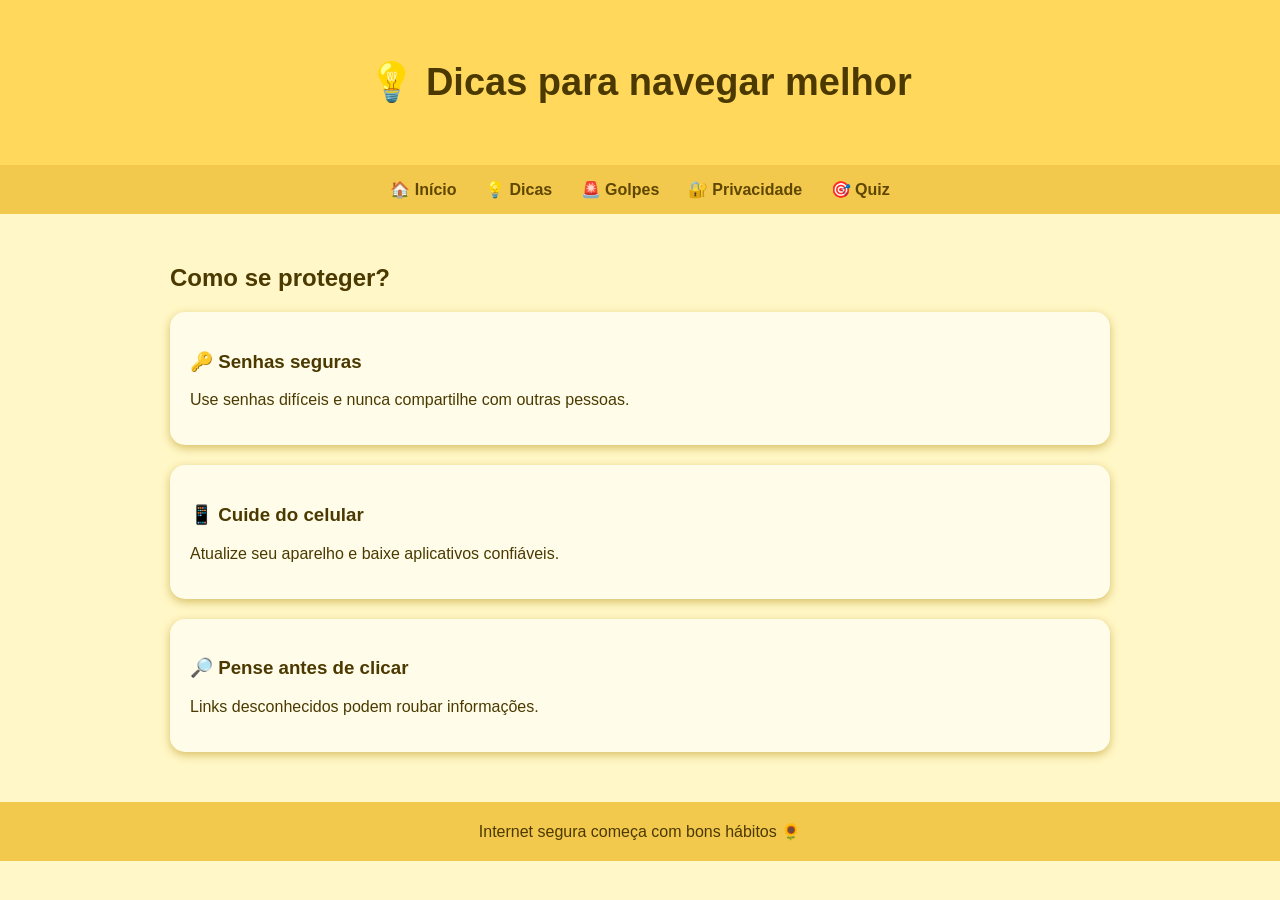
==== dicas.html @ 95372c33 "html" ====
<!DOCTYPE html>
<html lang="pt-BR">

<head>

<meta charset="UTF-8">

<title>Dicas de Segurança</title>

<link rel="stylesheet" href="style.css">

</head>


<body>


<header>

<h1>💡 Dicas para navegar melhor</h1>

</header>



<nav>

<a href="index.html">🏠 Início</a>
<a href="dicas.html">💡 Dicas</a>
<a href="golpes.html">🚨 Golpes</a>
<a href="privacidade.html">🔐 Privacidade</a>
<a href="quiz.html">🎯 Quiz</a>

</nav>



<section>


<h2>Como se proteger?</h2>



<div class="card">

<h3>🔑 Senhas seguras</h3>

<p>
Use senhas difíceis e nunca compartilhe com outras pessoas.
</p>

</div>



<div class="card">

<h3>📱 Cuide do celular</h3>

<p>
Atualize seu aparelho e baixe aplicativos confiáveis.
</p>

</div>



<div class="card">

<h3>🔎 Pense antes de clicar</h3>

<p>
Links desconhecidos podem roubar informações.
</p>

</div>


</section>



<footer>

Internet segura começa com bons hábitos 🌻

</footer>


</body>

</html>
---- style.css ----
*{

box-sizing:border-box;
font-family:Arial,sans-serif;

}


body{

margin:0;
background:#fff7c7;
color:#4b3900;

}


header{

background:#ffd85c;
padding:35px;
text-align:center;

}



header h1{

font-size:38px;

}



nav{

background:#f2c94c;
padding:15px;
text-align:center;

}


nav a{

text-decoration:none;
color:#604700;
font-weight:bold;
margin:12px;

}



.banner img{

width:100%;
height:350px;
object-fit:cover;

}



section{

max-width:1000px;
margin:auto;
padding:30px;

}



.card,
.caixa,
.golpe{

background:#fffde9;
padding:20px;
margin:20px 0;
border-radius:15px;
box-shadow:0 3px 10px #d8bf65;

}



.golpe{

border-left:8px solid orange;

}



button{

background:#d99b00;
color:white;

padding:15px 25px;

border:0;
border-radius:20px;

cursor:pointer;

font-size:18px;

}



button:hover{

background:#b77c00;

}



footer{

background:#f2c94c;
padding:20px;
text-align:center;

}
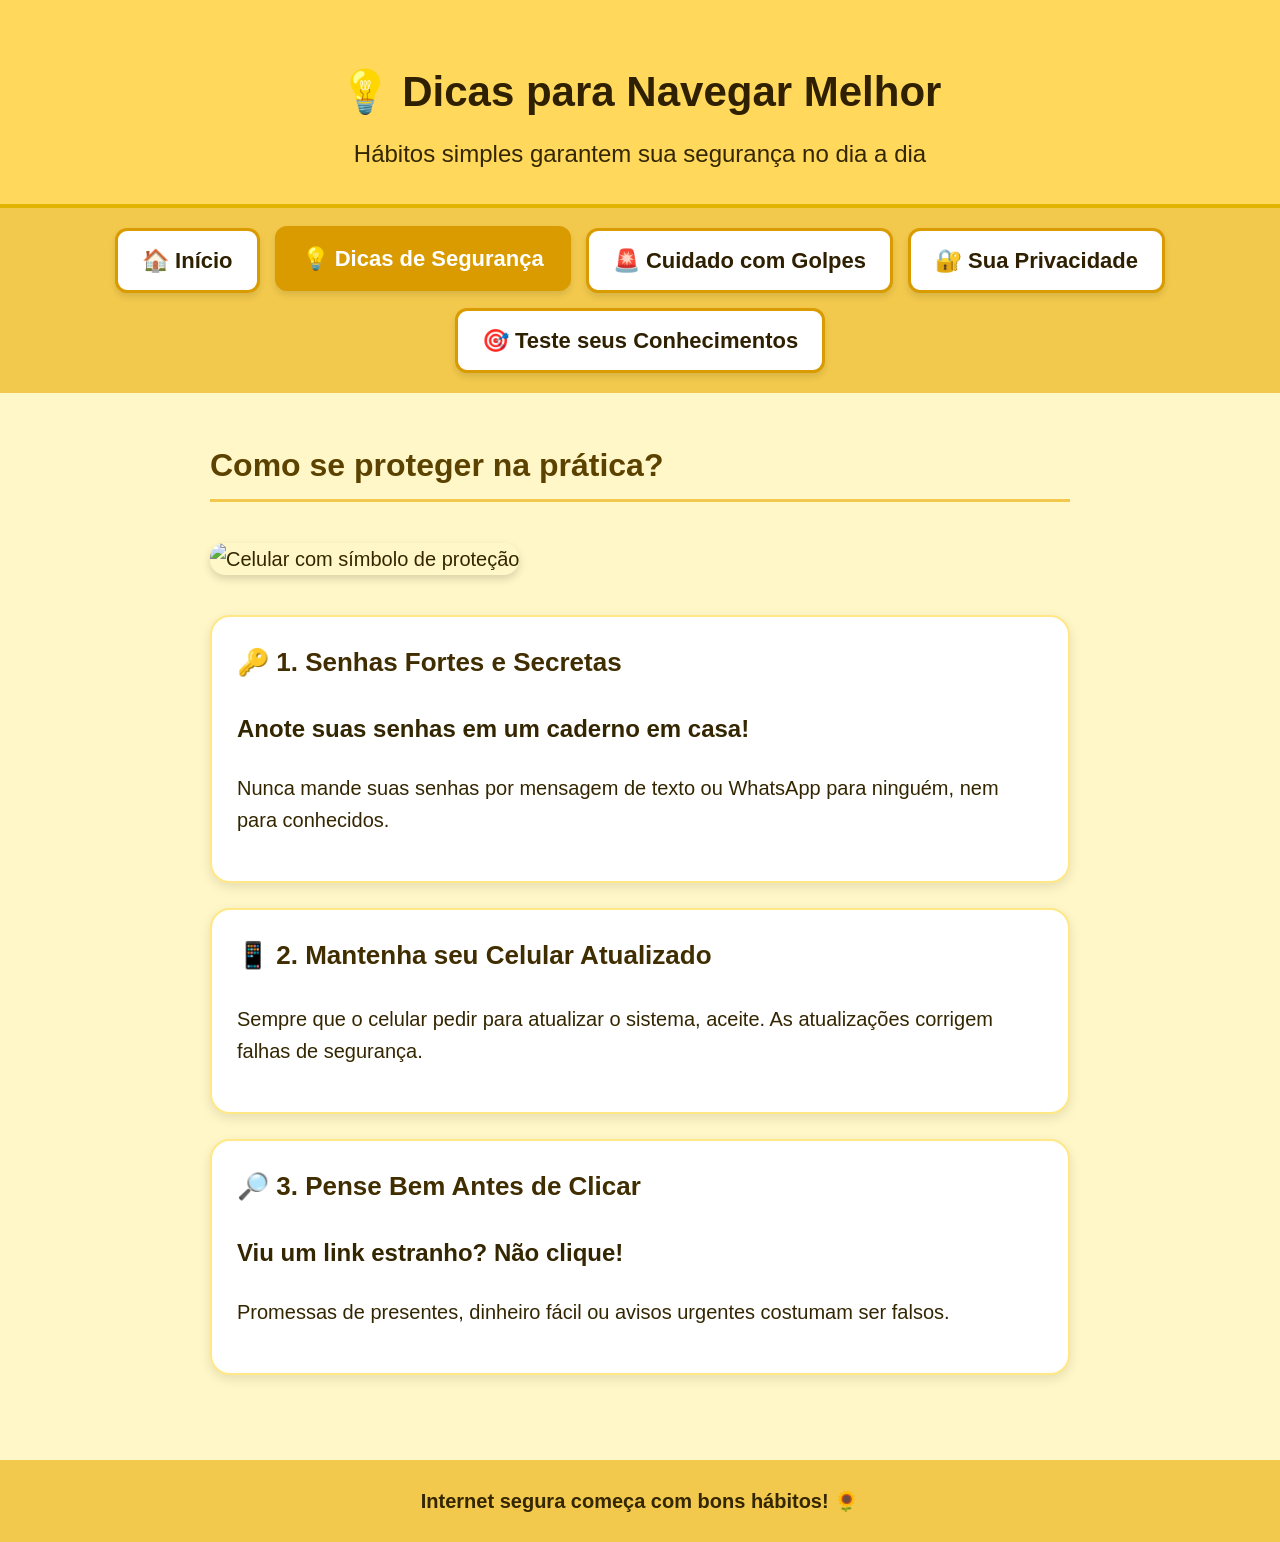
==== commit ee05fc06: "." ====
--- a/dicas.html
+++ b/dicas.html
@@ -2,92 +2,56 @@
 <html lang="pt-BR">
 
 <head>
-
-<meta charset="UTF-8">
-
-<title>Dicas de Segurança</title>
-
-<link rel="stylesheet" href="style.css">
-
+  <meta charset="UTF-8">
+  <meta name="viewport" content="width=device-width, initial-scale=1.0">
+  <title>Dicas de Segurança - Internet Segura</title>
+  <link rel="stylesheet" href="style.css">
 </head>
-
 
 <body>
 
+  <header>
+    <h1>💡 Dicas para Navegar Melhor</h1>
+    <p>Hábitos simples garantem sua segurança no dia a dia</p>
+  </header>
 
-<header>
+  <nav>
+    <a href="index.html" class="btn-nav">🏠 Início</a>
+    <a href="dicas.html" class="btn-nav ativo">💡 Dicas de Segurança</a>
+    <a href="golpes.html" class="btn-nav">🚨 Cuidado com Golpes</a>
+    <a href="privacidade.html" class="btn-nav">🔐 Sua Privacidade</a>
+    <a href="quiz.html" class="btn-nav">🎯 Teste seus Conhecimentos</a>
+  </nav>
 
-<h1>💡 Dicas para navegar melhor</h1>
+  <main>
+    <section>
+      <h2>Como se proteger na prática?</h2>
 
-</header>
+      <img src="https://images.unsplash.com/photo-1563986768609-322da13575f3" alt="Celular com símbolo de proteção" class="imagem-conteudo">
 
+      <div class="card">
+        <h3>🔑 1. Senhas Fortes e Secretas</h3>
+        <p class="destaque-grande">Anote suas senhas em um caderno em casa!</p>
+        <p class="texto-medio">Nunca mande suas senhas por mensagem de texto ou WhatsApp para ninguém, nem para conhecidos.</p>
+      </div>
 
+      <div class="card">
+        <h3>📱 2. Mantenha seu Celular Atualizado</h3>
+        <p class="texto-medio">Sempre que o celular pedir para atualizar o sistema, aceite. As atualizações corrigem falhas de segurança.</p>
+      </div>
 
-<nav>
+      <div class="card">
+        <h3>🔎 3. Pense Bem Antes de Clicar</h3>
+        <p class="destaque-grande">Viu um link estranho? Não clique!</p>
+        <p class="texto-medio">Promessas de presentes, dinheiro fácil ou avisos urgentes costumam ser falsos.</p>
+      </div>
+    </section>
+  </main>
 
-<a href="index.html">🏠 Início</a>
-<a href="dicas.html">💡 Dicas</a>
-<a href="golpes.html">🚨 Golpes</a>
-<a href="privacidade.html">🔐 Privacidade</a>
-<a href="quiz.html">🎯 Quiz</a>
-
-</nav>
-
-
-
-<section>
-
-
-<h2>Como se proteger?</h2>
-
-
-
-<div class="card">
-
-<h3>🔑 Senhas seguras</h3>
-
-<p>
-Use senhas difíceis e nunca compartilhe com outras pessoas.
-</p>
-
-</div>
-
-
-
-<div class="card">
-
-<h3>📱 Cuide do celular</h3>
-
-<p>
-Atualize seu aparelho e baixe aplicativos confiáveis.
-</p>
-
-</div>
-
-
-
-<div class="card">
-
-<h3>🔎 Pense antes de clicar</h3>
-
-<p>
-Links desconhecidos podem roubar informações.
-</p>
-
-</div>
-
-
-</section>
-
-
-
-<footer>
-
-Internet segura começa com bons hábitos 🌻
-
-</footer>
-
+  <footer>
+    Internet segura começa com bons hábitos! 🌻
+  </footer>
 
 </body>
 
-</html>
+</html>
--- a/style.css
+++ b/style.css
@@ -1,130 +1,171 @@
-*{
-
-box-sizing:border-box;
-font-family:Arial,sans-serif;
-
+* {
+  box-sizing: border-box;
+  font-family: 'Segoe UI', Tahoma, Geneva, Verdana, sans-serif;
 }
 
-
-body{
-
-margin:0;
-background:#fff7c7;
-color:#4b3900;
-
+body {
+  margin: 0;
+  background-color: #fff7c7;
+  color: #332600;
+  font-size: 20px; /* Fonte base grande */
+  line-height: 1.6;
 }
 
-
-header{
-
-background:#ffd85c;
-padding:35px;
-text-align:center;
-
+header {
+  background-color: #ffd85c;
+  padding: 30px 20px;
+  text-align: center;
+  border-bottom: 4px solid #e0b400;
 }
 
-
-
-header h1{
-
-font-size:38px;
-
+header h1 {
+  font-size: 42px; /* Destaque para títulos principais */
+  margin-bottom: 10px;
+  color: #2e2000;
 }
 
-
-
-nav{
-
-background:#f2c94c;
-padding:15px;
-text-align:center;
-
+header p {
+  font-size: 24px;
+  margin: 0;
+  font-weight: 500;
 }
 
-
-nav a{
-
-text-decoration:none;
-color:#604700;
-font-weight:bold;
-margin:12px;
-
+/* Navegação clara estilo botões */
+nav {
+  background-color: #f2c94c;
+  padding: 20px 10px;
+  text-align: center;
+  display: flex;
+  flex-wrap: wrap;
+  justify-content: center;
+  gap: 15px;
 }
 
-
-
-.banner img{
-
-width:100%;
-height:350px;
-object-fit:cover;
-
+.btn-nav {
+  text-decoration: none;
+  color: #2e2000;
+  font-weight: bold;
+  font-size: 22px;
+  background-color: #ffffff;
+  padding: 12px 24px;
+  border-radius: 12px;
+  border: 3px solid #d99b00;
+  box-shadow: 0 4px 6px rgba(0,0,0,0.1);
+  transition: all 0.2s;
 }
 
-
-
-section{
-
-max-width:1000px;
-margin:auto;
-padding:30px;
-
+.btn-nav:hover, .btn-nav.ativo {
+  background-color: #d99b00;
+  color: #ffffff;
+  transform: translateY(-2px);
 }
 
-
-
-.card,
-.caixa,
-.golpe{
-
-background:#fffde9;
-padding:20px;
-margin:20px 0;
-border-radius:15px;
-box-shadow:0 3px 10px #d8bf65;
-
+main {
+  max-width: 900px;
+  margin: auto;
+  padding: 20px;
 }
 
-
-
-.golpe{
-
-border-left:8px solid orange;
-
+h2 {
+  font-size: 32px;
+  color: #5c4200;
+  border-bottom: 3px solid #f2c94c;
+  padding-bottom: 8px;
 }
 
-
-
-button{
-
-background:#d99b00;
-color:white;
-
-padding:15px 25px;
-
-border:0;
-border-radius:20px;
-
-cursor:pointer;
-
-font-size:18px;
-
+h3 {
+  font-size: 26px;
+  color: #402e00;
+  margin-top: 0;
 }
 
-
-
-button:hover{
-
-background:#b77c00;
-
+.destaque-grande {
+  font-size: 24px;
+  font-weight: bold;
 }
 
+.texto-medio {
+  font-size: 20px;
+}
 
+.texto-pequeno {
+  font-size: 16px;
+  color: #555555;
+}
 
-footer{
+/* Imagens */
+.imagem-conteudo {
+  width: 100%;
+  max-height: 380px;
+  object-fit: cover;
+  border-radius: 15px;
+  box-shadow: 0 4px 8px rgba(0,0,0,0.15);
+  margin: 15px 0;
+}
 
-background:#f2c94c;
-padding:20px;
-text-align:center;
+.card, .caixa, .golpe, .pergunta {
+  background-color: #ffffff;
+  padding: 25px;
+  margin: 25px 0;
+  border-radius: 20px;
+  box-shadow: 0 4px 12px rgba(0,0,0,0.1);
+  border: 2px solid #ffe885;
+}
 
+.golpe {
+  border-left: 10px solid #ff6b6b;
 }
+
+.pergunta label {
+  display: block;
+  margin: 15px 0;
+  cursor: pointer;
+  font-size: 22px;
+  background-color: #fff9db;
+  padding: 12px;
+  border-radius: 10px;
+  border: 2px solid #f2c94c;
+}
+
+.pergunta input[type="radio"] {
+  width: 25px;
+  height: 25px;
+  margin-right: 12px;
+  vertical-align: middle;
+}
+
+.btn-acao {
+  background-color: #28a745;
+  color: white;
+  padding: 18px 35px;
+  border: 0;
+  border-radius: 15px;
+  cursor: pointer;
+  font-size: 24px;
+  font-weight: bold;
+  margin-top: 15px;
+  width: 100%;
+  box-shadow: 0 4px 8px rgba(0,0,0,0.2);
+}
+
+.btn-acao:hover {
+  background-color: #218838;
+}
+
+#resultado {
+  font-size: 26px;
+  font-weight: bold;
+  margin-top: 25px;
+  padding: 15px;
+  border-radius: 10px;
+  text-align: center;
+}
+
+footer {
+  background-color: #f2c94c;
+  padding: 25px;
+  text-align: center;
+  font-size: 20px;
+  font-weight: bold;
+  margin-top: 40px;
+}
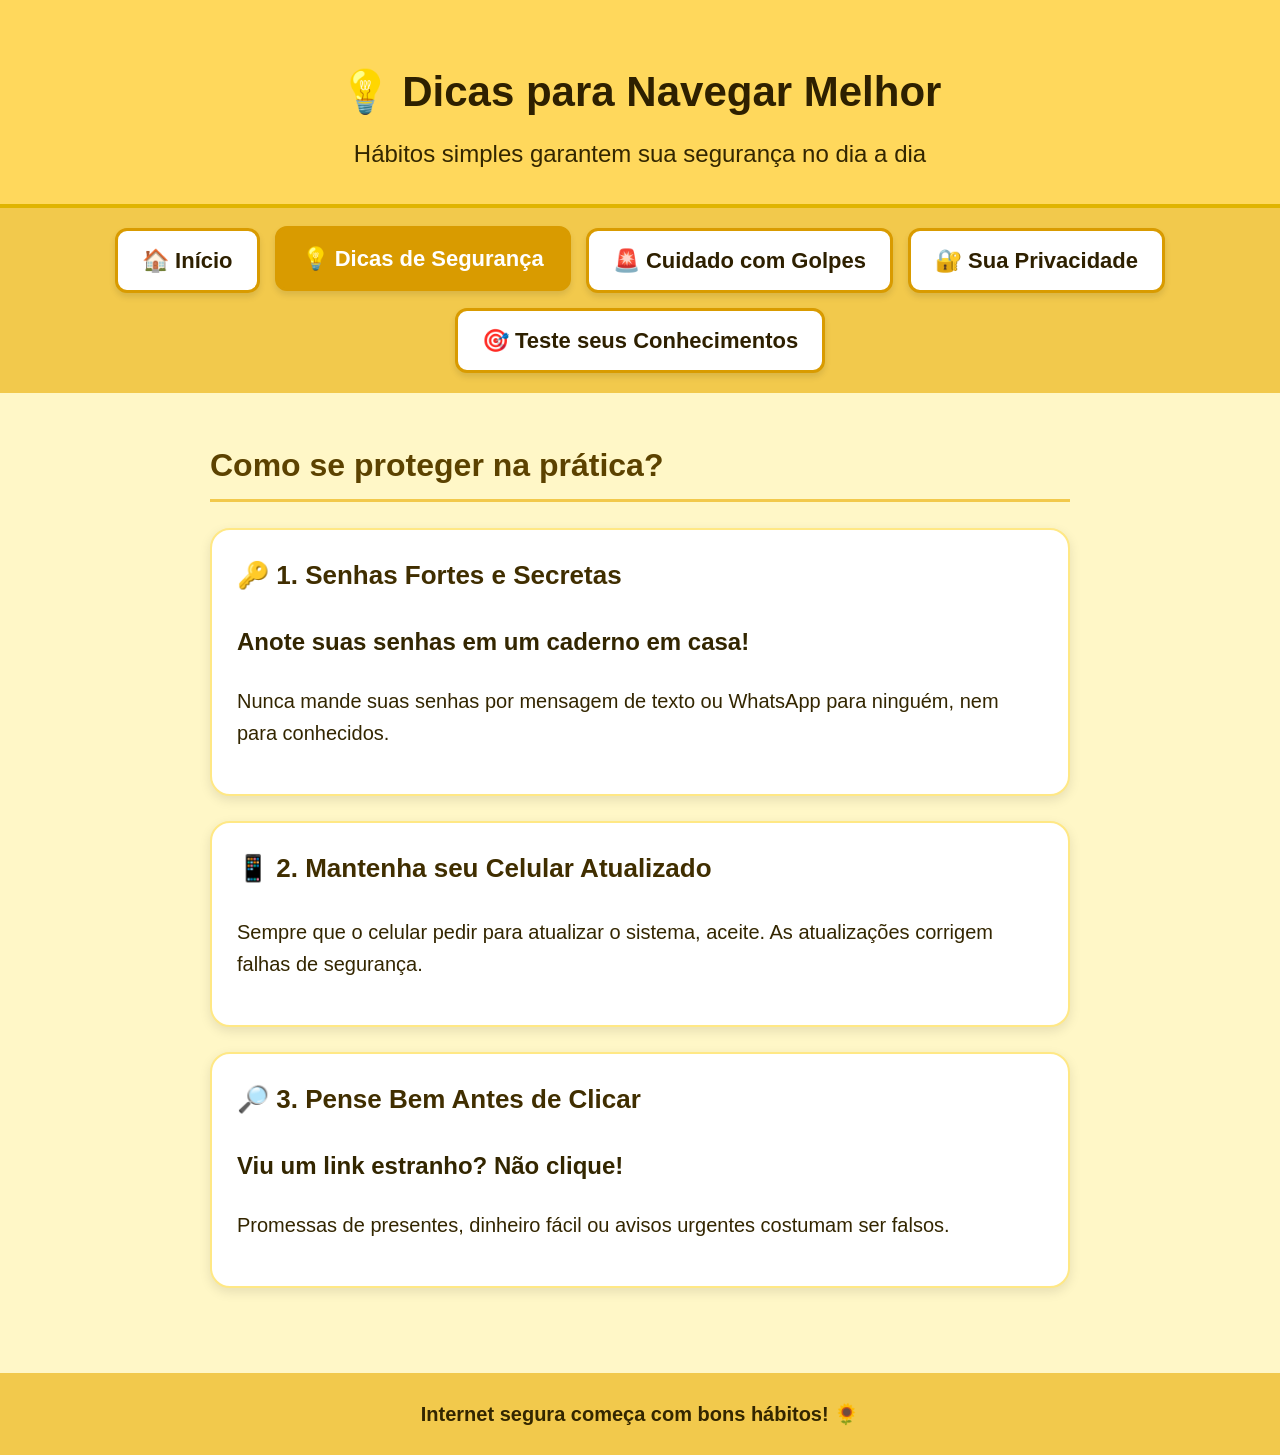
==== commit cd49de57: ".." ====
--- a/dicas.html
+++ b/dicas.html
@@ -27,8 +27,6 @@
     <section>
       <h2>Como se proteger na prática?</h2>
 
-      <img src="https://images.unsplash.com/photo-1563986768609-322da13575f3" alt="Celular com símbolo de proteção" class="imagem-conteudo">
-
       <div class="card">
         <h3>🔑 1. Senhas Fortes e Secretas</h3>
         <p class="destaque-grande">Anote suas senhas em um caderno em casa!</p>
--- a/style.css
+++ b/style.css
@@ -7,7 +7,7 @@
   margin: 0;
   background-color: #fff7c7;
   color: #332600;
-  font-size: 20px; /* Fonte base grande */
+  font-size: 20px;
   line-height: 1.6;
 }
 
@@ -19,7 +19,7 @@
 }
 
 header h1 {
-  font-size: 42px; /* Destaque para títulos principais */
+  font-size: 42px;
   margin-bottom: 10px;
   color: #2e2000;
 }
@@ -88,21 +88,6 @@
   font-size: 20px;
 }
 
-.texto-pequeno {
-  font-size: 16px;
-  color: #555555;
-}
-
-/* Imagens */
-.imagem-conteudo {
-  width: 100%;
-  max-height: 380px;
-  object-fit: cover;
-  border-radius: 15px;
-  box-shadow: 0 4px 8px rgba(0,0,0,0.15);
-  margin: 15px 0;
-}
-
 .card, .caixa, .golpe, .pergunta {
   background-color: #ffffff;
   padding: 25px;
